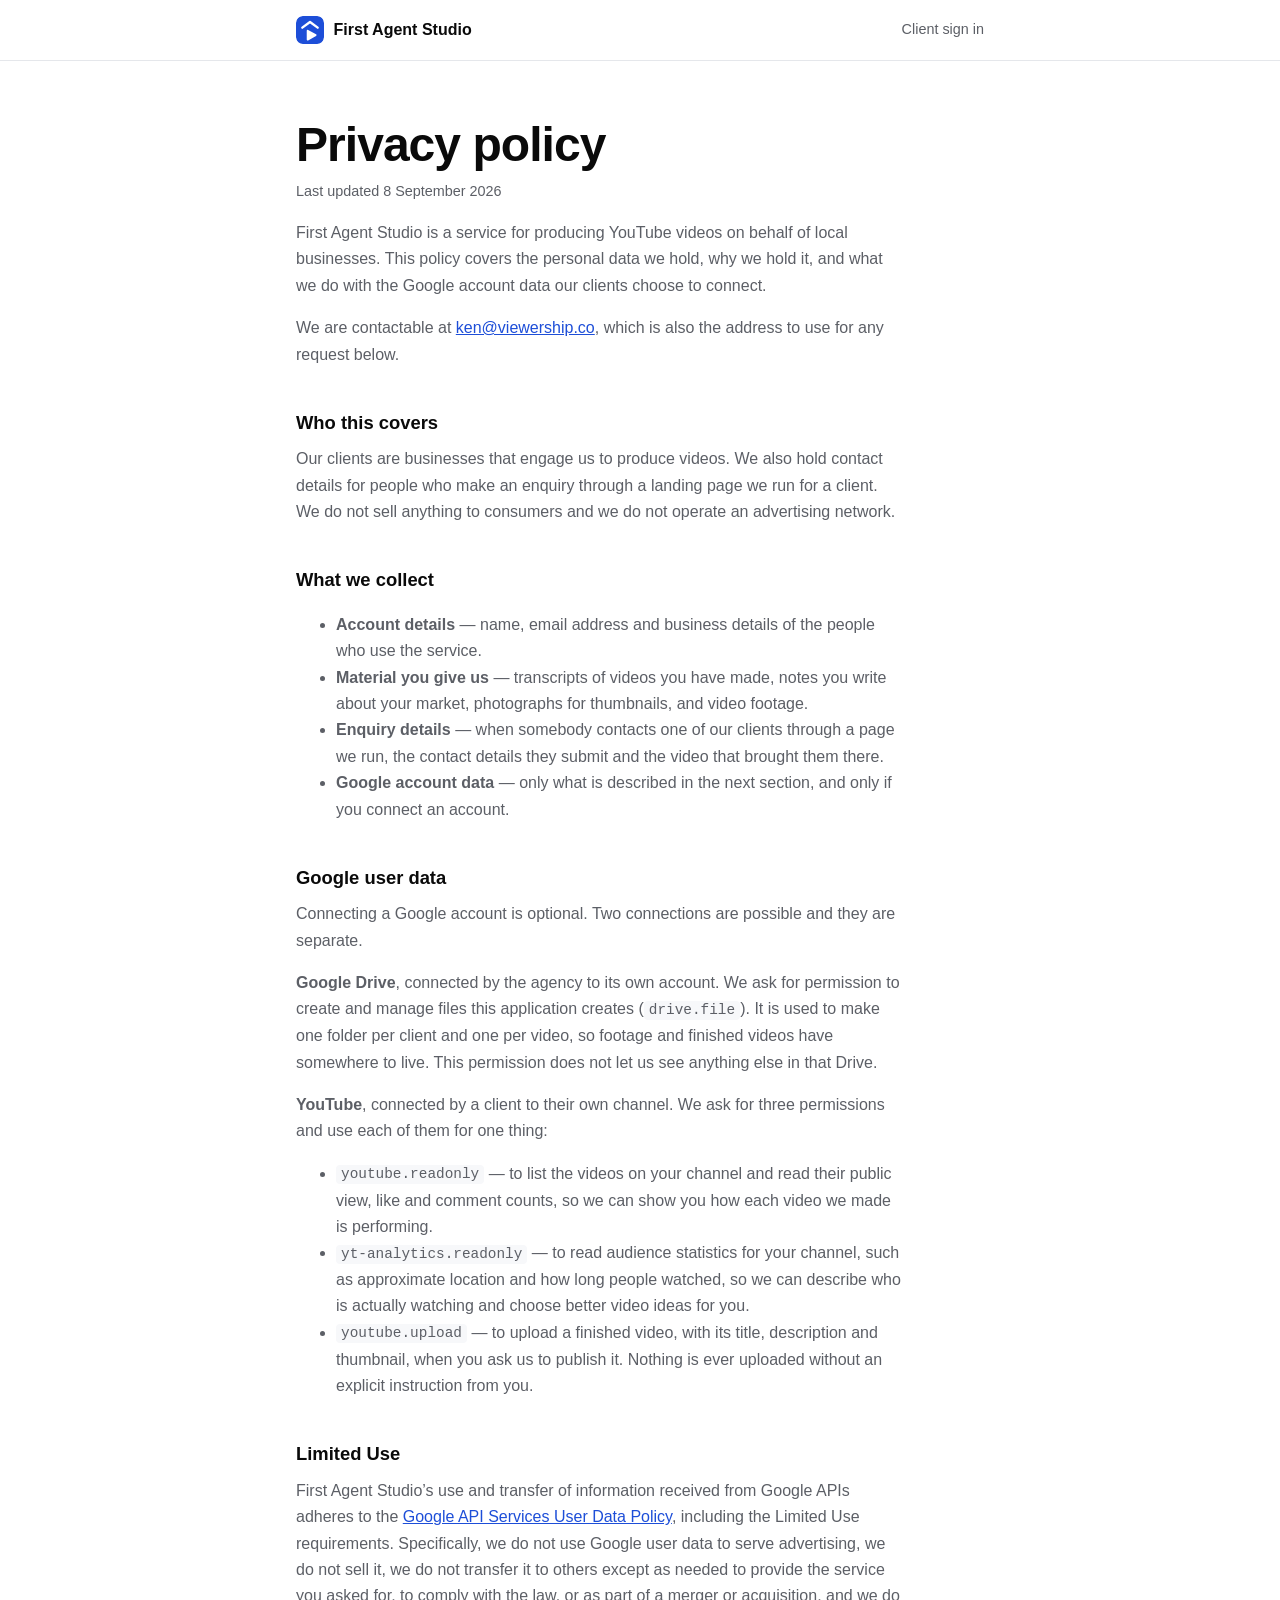
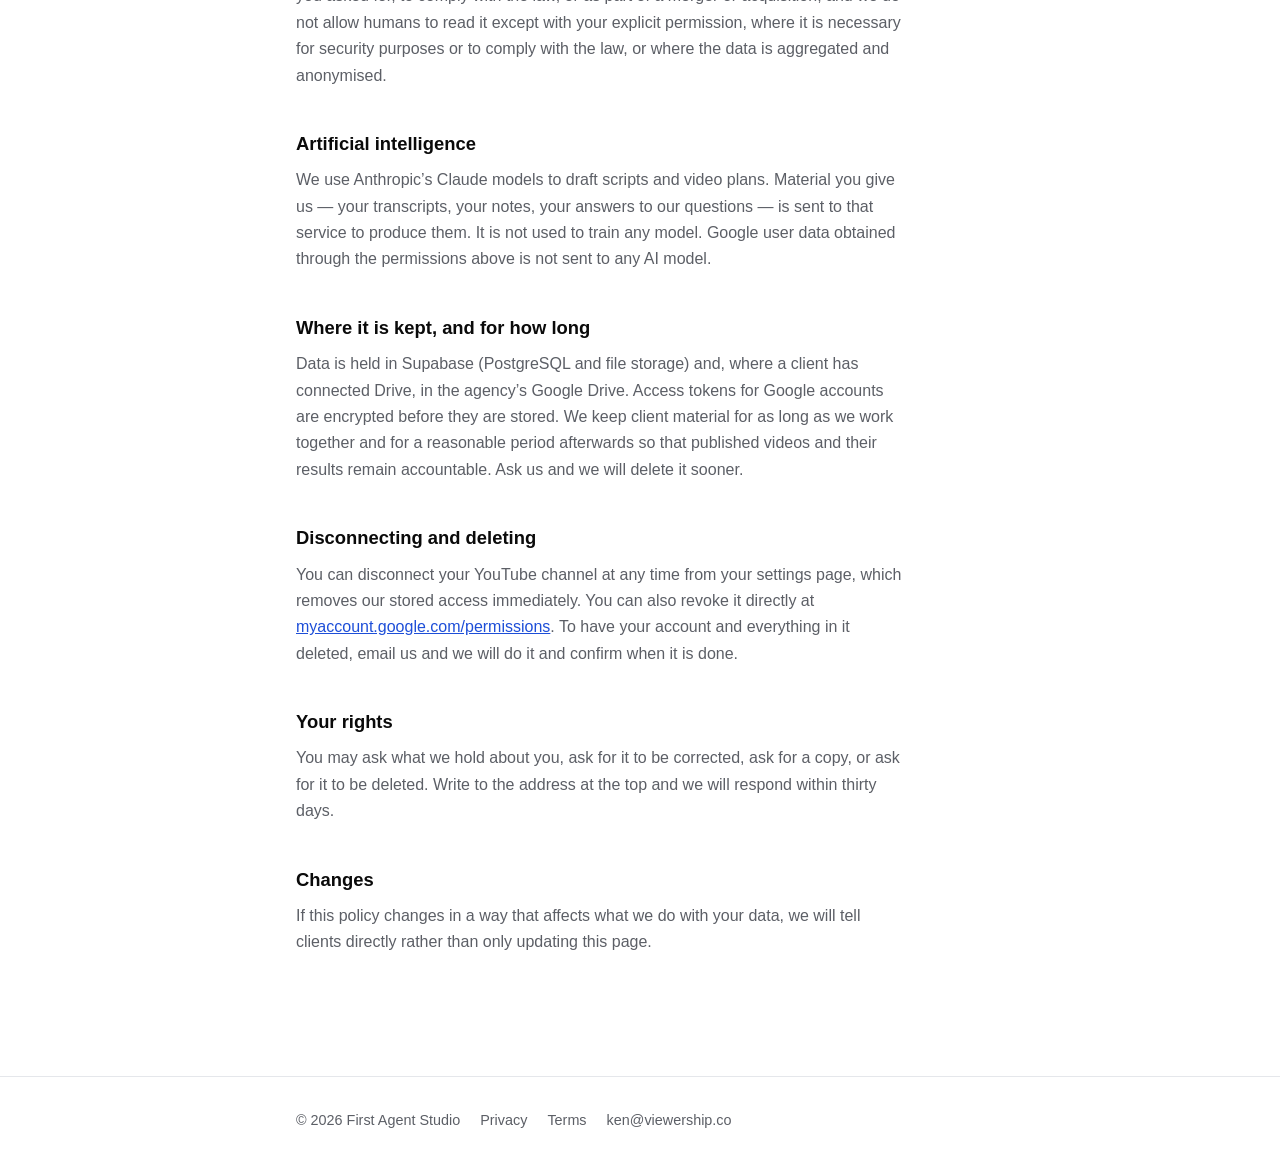
==== privacy.html @ 1d19e697 "A static site for the root domain, kept out of the app's deployment The app goes to app.firstagentst" ====
<!doctype html>
<html lang="en">
<head>
<meta charset="utf-8">
<meta name="viewport" content="width=device-width, initial-scale=1">
<title>Privacy policy — First Agent Studio</title>
<link rel="icon" href="logo.svg">
<link rel="stylesheet" href="styles.css">
</head>
<body>
<header><div class="wrap">
  <a class="brand" href="/"><img src="logo.svg" alt="">First Agent Studio</a>
  <nav><a href="https://app.firstagentstudio.com">Client sign in</a></nav>
</div></header>
<main class="wrap"><div class="prose" style="padding:3.5rem 0">
<h1>Privacy policy</h1>
<p style="margin-top:.5rem;font-size:.9rem">Last updated 8 September 2026</p>

<p>First Agent Studio is a service for producing YouTube videos on behalf of local
businesses. This policy covers the personal data we hold, why we hold it, and what we do
with the Google account data our clients choose to connect.</p>

<p>We are contactable at <a href="mailto:ken@viewership.co">ken@viewership.co</a>, which is
also the address to use for any request below.</p>

<h2>Who this covers</h2>
<p>Our clients are businesses that engage us to produce videos. We also hold contact details
for people who make an enquiry through a landing page we run for a client. We do not sell
anything to consumers and we do not operate an advertising network.</p>

<h2>What we collect</h2>
<ul>
  <li><strong>Account details</strong> — name, email address and business details of the
  people who use the service.</li>
  <li><strong>Material you give us</strong> — transcripts of videos you have made, notes you
  write about your market, photographs for thumbnails, and video footage.</li>
  <li><strong>Enquiry details</strong> — when somebody contacts one of our clients through a
  page we run, the contact details they submit and the video that brought them there.</li>
  <li><strong>Google account data</strong> — only what is described in the next section, and
  only if you connect an account.</li>
</ul>

<h2>Google user data</h2>
<p>Connecting a Google account is optional. Two connections are possible and they are
separate.</p>
<p><strong>Google Drive</strong>, connected by the agency to its own account. We ask for
permission to create and manage files this application creates (<code>drive.file</code>). It
is used to make one folder per client and one per video, so footage and finished videos have
somewhere to live. This permission does not let us see anything else in that Drive.</p>
<p><strong>YouTube</strong>, connected by a client to their own channel. We ask for three
permissions and use each of them for one thing:</p>
<ul>
  <li><code>youtube.readonly</code> — to list the videos on your channel and read their
  public view, like and comment counts, so we can show you how each video we made is
  performing.</li>
  <li><code>yt-analytics.readonly</code> — to read audience statistics for your channel, such
  as approximate location and how long people watched, so we can describe who is actually
  watching and choose better video ideas for you.</li>
  <li><code>youtube.upload</code> — to upload a finished video, with its title, description
  and thumbnail, when you ask us to publish it. Nothing is ever uploaded without an explicit
  instruction from you.</li>
</ul>

<h2>Limited Use</h2>
<p>First Agent Studio&rsquo;s use and transfer of information received from Google APIs
adheres to the <a href="https://developers.google.com/terms/api-services-user-data-policy"
target="_blank" rel="noreferrer">Google API Services User Data Policy</a>, including the
Limited Use requirements. Specifically, we do not use Google user data to serve advertising,
we do not sell it, we do not transfer it to others except as needed to provide the service
you asked for, to comply with the law, or as part of a merger or acquisition, and we do not
allow humans to read it except with your explicit permission, where it is necessary for
security purposes or to comply with the law, or where the data is aggregated and
anonymised.</p>

<h2>Artificial intelligence</h2>
<p>We use Anthropic&rsquo;s Claude models to draft scripts and video plans. Material you give
us — your transcripts, your notes, your answers to our questions — is sent to that service to
produce them. It is not used to train any model. Google user data obtained through the
permissions above is not sent to any AI model.</p>

<h2>Where it is kept, and for how long</h2>
<p>Data is held in Supabase (PostgreSQL and file storage) and, where a client has connected
Drive, in the agency&rsquo;s Google Drive. Access tokens for Google accounts are encrypted
before they are stored. We keep client material for as long as we work together and for a
reasonable period afterwards so that published videos and their results remain accountable.
Ask us and we will delete it sooner.</p>

<h2>Disconnecting and deleting</h2>
<p>You can disconnect your YouTube channel at any time from your settings page, which removes
our stored access immediately. You can also revoke it directly at
<a href="https://myaccount.google.com/permissions" target="_blank" rel="noreferrer">myaccount.google.com/permissions</a>.
To have your account and everything in it deleted, email us and we will do it and confirm
when it is done.</p>

<h2>Your rights</h2>
<p>You may ask what we hold about you, ask for it to be corrected, ask for a copy, or ask for
it to be deleted. Write to the address at the top and we will respond within thirty days.</p>

<h2>Changes</h2>
<p>If this policy changes in a way that affects what we do with your data, we will tell
clients directly rather than only updating this page.</p>

</div></main>
<footer><div class="wrap">
  <span>© 2026 First Agent Studio</span>
  <a href="privacy.html">Privacy</a>
  <a href="terms.html">Terms</a>
  <a href="mailto:ken@viewership.co">ken@viewership.co</a>
</div></footer>
</body>
</html>
---- styles.css ----
/*
  One stylesheet, no build step.

  This site exists to be live on a real domain quickly: Google will not verify the YouTube
  scopes against localhost, and a privacy policy that is not published is not a policy. Flat
  HTML deploys to GitHub Pages straight from the repository, so connecting a domain is a DNS
  record rather than a pipeline.
*/
:root {
  --bg: #ffffff;
  --fg: #0a0a0a;
  --muted: #5c5f66;
  --border: #e5e7eb;
  --surface: #f7f8fa;
  --accent: #1d4ed8;
}
@media (prefers-color-scheme: dark) {
  :root {
    --bg: #0b0c0e;
    --fg: #f4f5f7;
    --muted: #9ca3af;
    --border: #23262b;
    --surface: #131519;
    --accent: #6d92ff;
  }
}
* { box-sizing: border-box; }
body {
  margin: 0;
  background: var(--bg);
  color: var(--fg);
  font: 16px/1.65 -apple-system, BlinkMacSystemFont, "Segoe UI", Inter, Helvetica, Arial, sans-serif;
  -webkit-font-smoothing: antialiased;
}
a { color: var(--accent); }
code { font-size: 0.9em; background: var(--surface); padding: 0.1em 0.35em; border-radius: 4px; }
.wrap { max-width: 46rem; margin: 0 auto; padding: 0 1.5rem; }
.prose { max-width: 38rem; }

header { border-bottom: 1px solid var(--border); }
header .wrap { display: flex; align-items: center; gap: 0.75rem; padding-top: 1rem; padding-bottom: 1rem; }
.brand { display: flex; align-items: center; gap: 0.6rem; font-weight: 600; color: var(--fg); text-decoration: none; }
.brand img { width: 28px; height: 28px; border-radius: 7px; }
header nav { margin-left: auto; font-size: 0.9rem; }
header nav a { color: var(--muted); text-decoration: none; }
header nav a:hover { color: var(--fg); }

h1 { font-size: clamp(2rem, 5vw, 3rem); line-height: 1.15; letter-spacing: -0.02em; margin: 0; }
h2 { font-size: 1.15rem; margin: 2.5rem 0 0; }
.eyebrow { font-size: 0.78rem; font-weight: 600; letter-spacing: 0.08em; text-transform: uppercase; color: var(--muted); }
.lede { font-size: 1.15rem; color: var(--muted); margin: 1.25rem 0 0; }
p { color: var(--muted); }
.prose p, .prose li { color: var(--muted); }
.prose h2 + p { margin-top: 0.5rem; }

section { padding: 3.5rem 0; border-top: 1px solid var(--border); }
section:first-of-type { border-top: 0; padding-top: 5rem; }

.actions { display: flex; flex-wrap: wrap; gap: 0.75rem; margin-top: 2rem; }
.btn {
  display: inline-block; padding: 0.7rem 1.25rem; border-radius: 8px;
  font-size: 0.95rem; font-weight: 500; text-decoration: none;
  background: var(--accent); color: #fff; border: 1px solid var(--accent);
}
.btn.ghost { background: transparent; color: var(--fg); border-color: var(--border); }
.btn:hover { opacity: 0.9; }

ol.steps { list-style: none; padding: 0; margin: 1.75rem 0 0; }
ol.steps li { display: flex; gap: 1rem; margin-top: 1.5rem; }
ol.steps .n {
  flex: 0 0 1.75rem; height: 1.75rem; border-radius: 50%; background: var(--surface);
  display: grid; place-items: center; font-size: 0.85rem; font-weight: 500; color: var(--fg);
}
ol.steps strong { color: var(--fg); font-weight: 600; }
ol.steps p { margin: 0.3rem 0 0; }

ul.plain { list-style: none; padding: 0; }
ul.plain li { margin-top: 0.5rem; color: var(--muted); }
ul.plain li::before { content: "· "; }

footer { border-top: 1px solid var(--border); margin-top: 3rem; }
footer .wrap { display: flex; flex-wrap: wrap; gap: 0.4rem 1.25rem; padding: 2rem 1.5rem; font-size: 0.9rem; color: var(--muted); }
footer a { color: var(--muted); text-decoration: none; }
footer a:hover { color: var(--fg); }
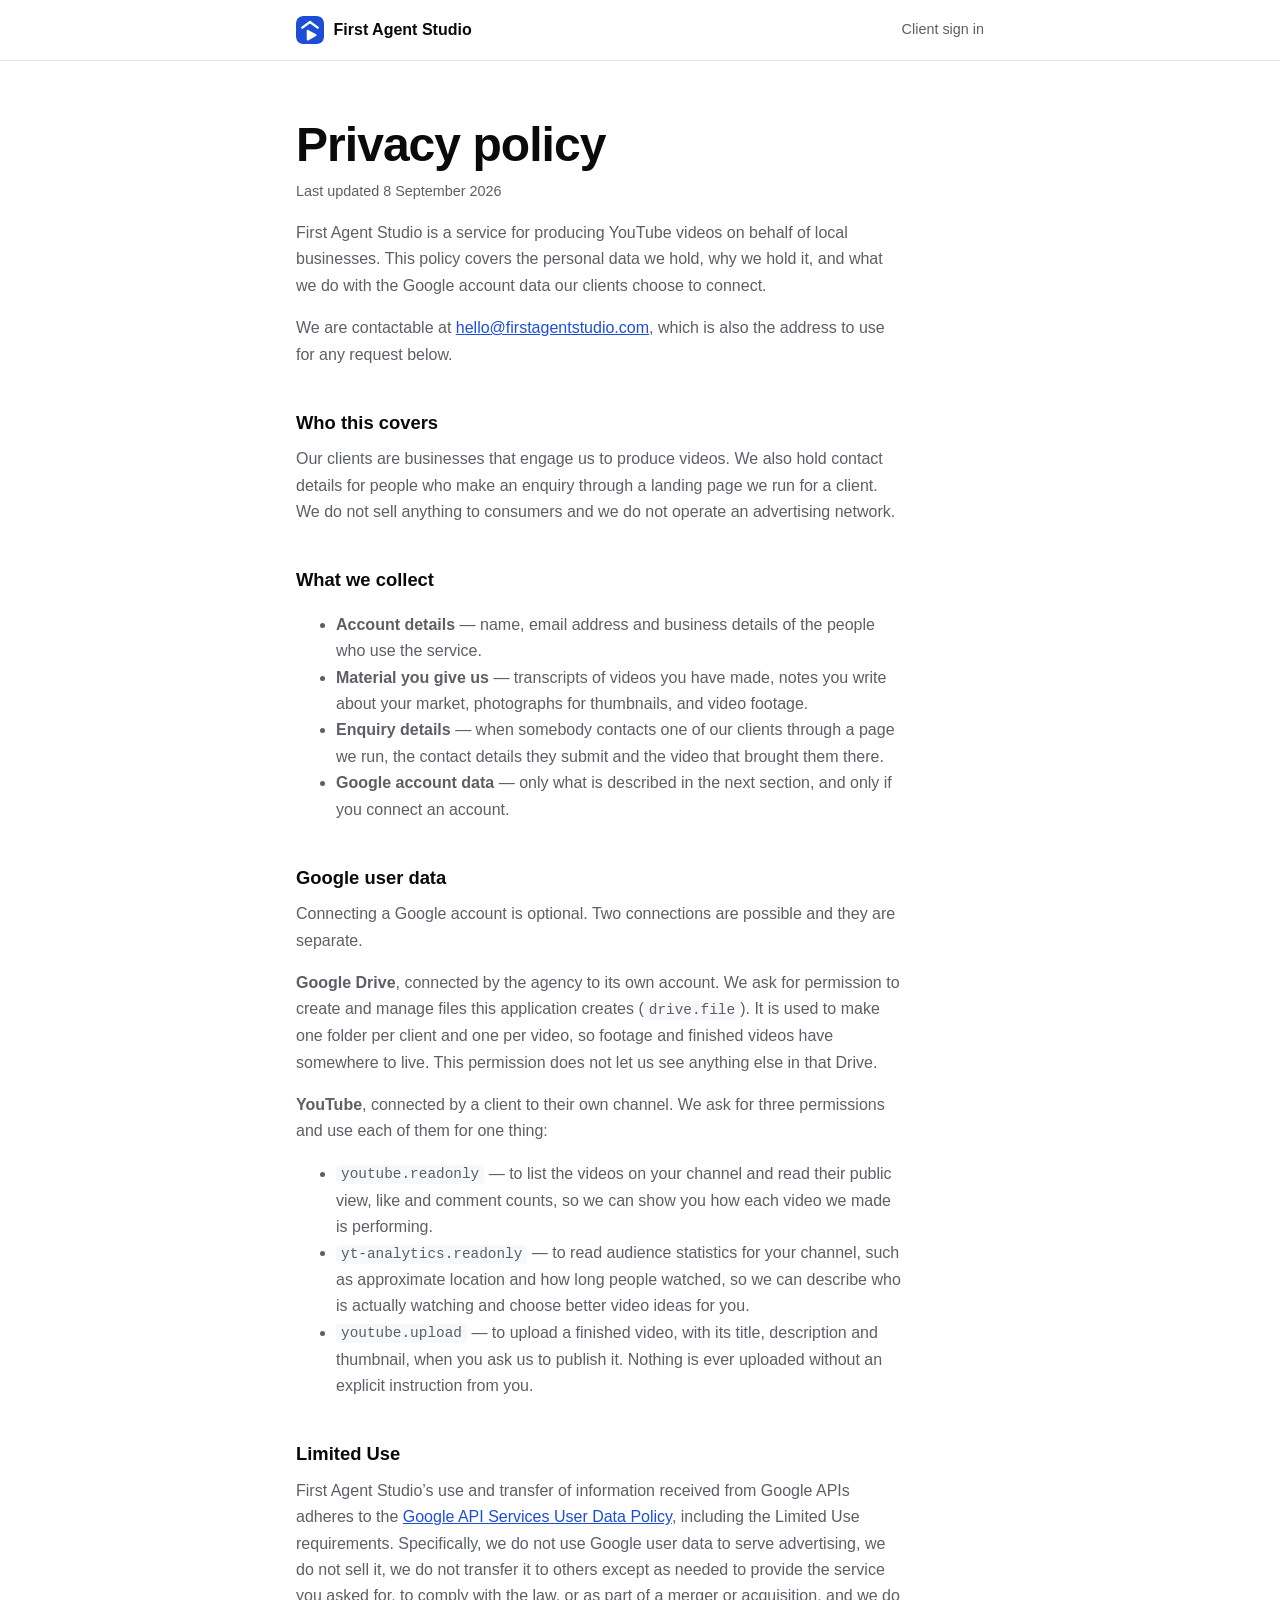
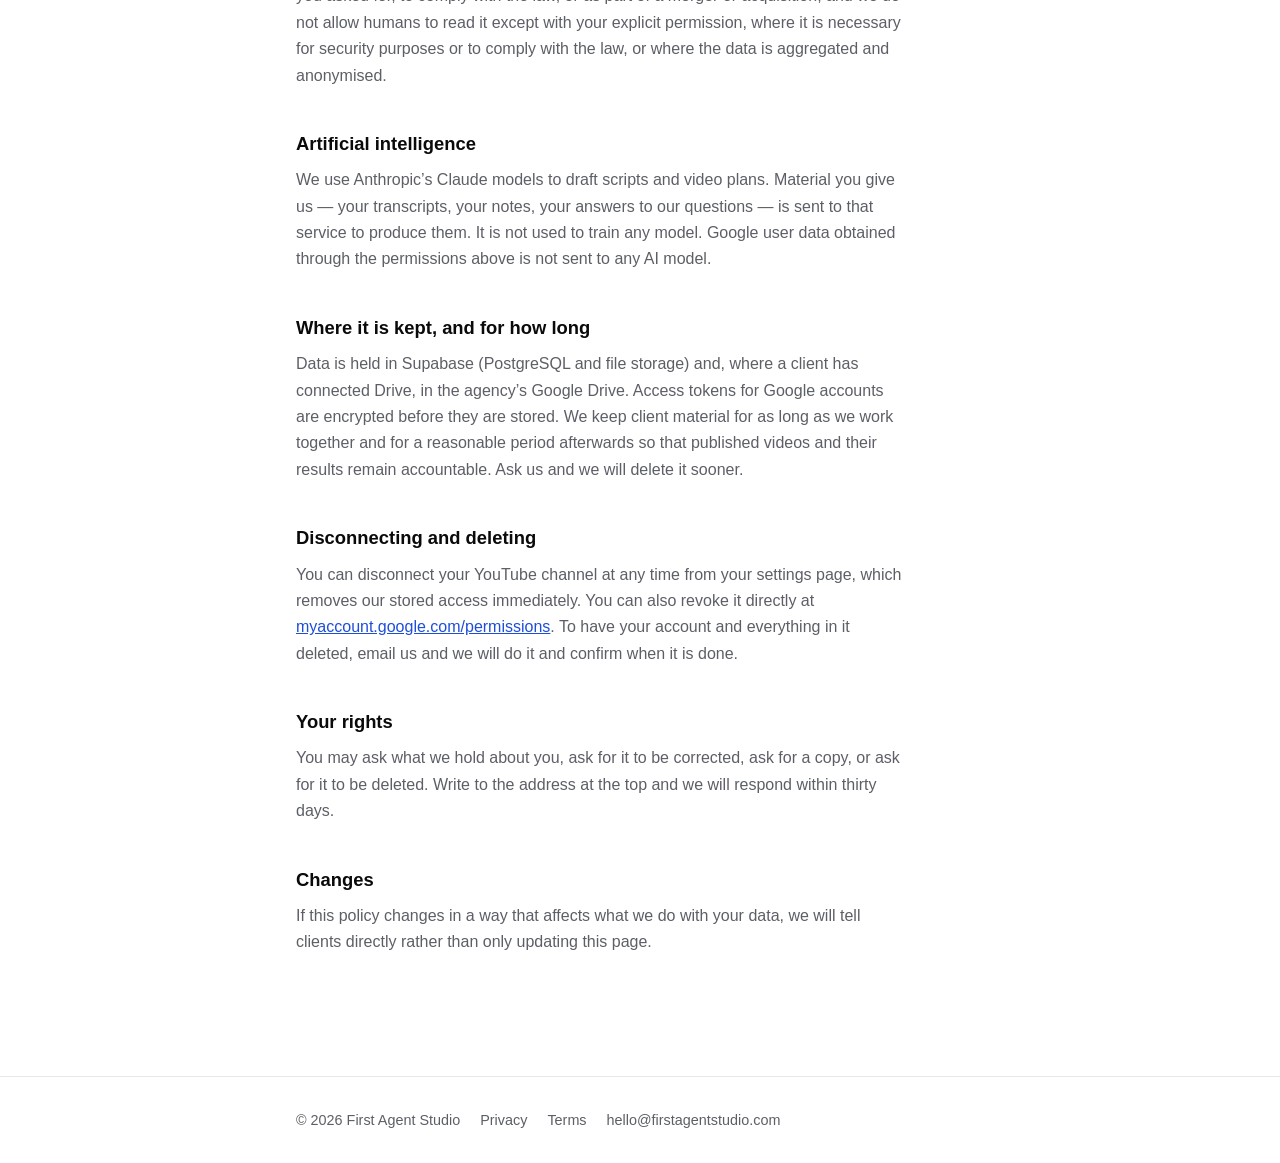
==== commit 2878e2a2: "Contact email: hello@firstagentstudio.com" ====
--- a/privacy.html
+++ b/privacy.html
@@ -20,7 +20,7 @@
 businesses. This policy covers the personal data we hold, why we hold it, and what we do
 with the Google account data our clients choose to connect.</p>
 
-<p>We are contactable at <a href="mailto:ken@viewership.co">ken@viewership.co</a>, which is
+<p>We are contactable at <a href="mailto:hello@firstagentstudio.com">hello@firstagentstudio.com</a>, which is
 also the address to use for any request below.</p>
 
 <h2>Who this covers</h2>
@@ -105,7 +105,7 @@
   <span>© 2026 First Agent Studio</span>
   <a href="privacy.html">Privacy</a>
   <a href="terms.html">Terms</a>
-  <a href="mailto:ken@viewership.co">ken@viewership.co</a>
+  <a href="mailto:hello@firstagentstudio.com">hello@firstagentstudio.com</a>
 </div></footer>
 </body>
 </html>
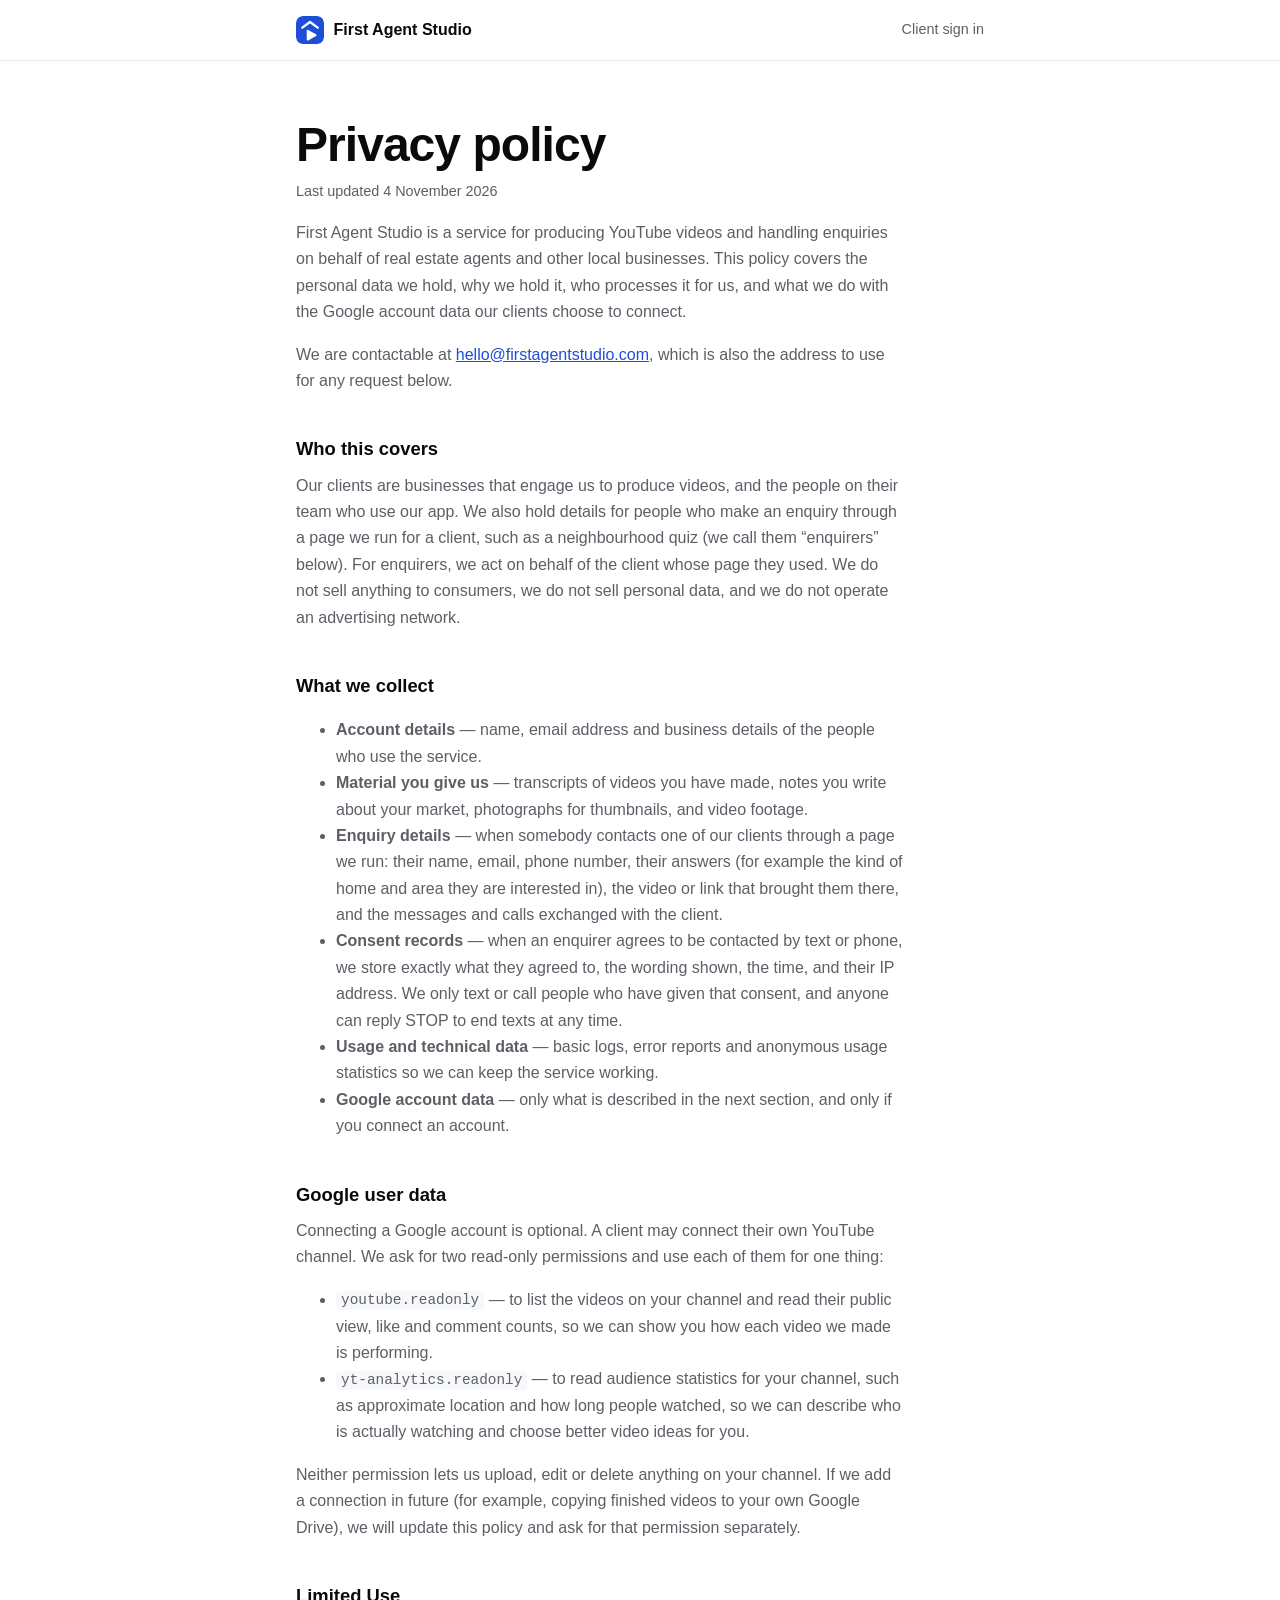
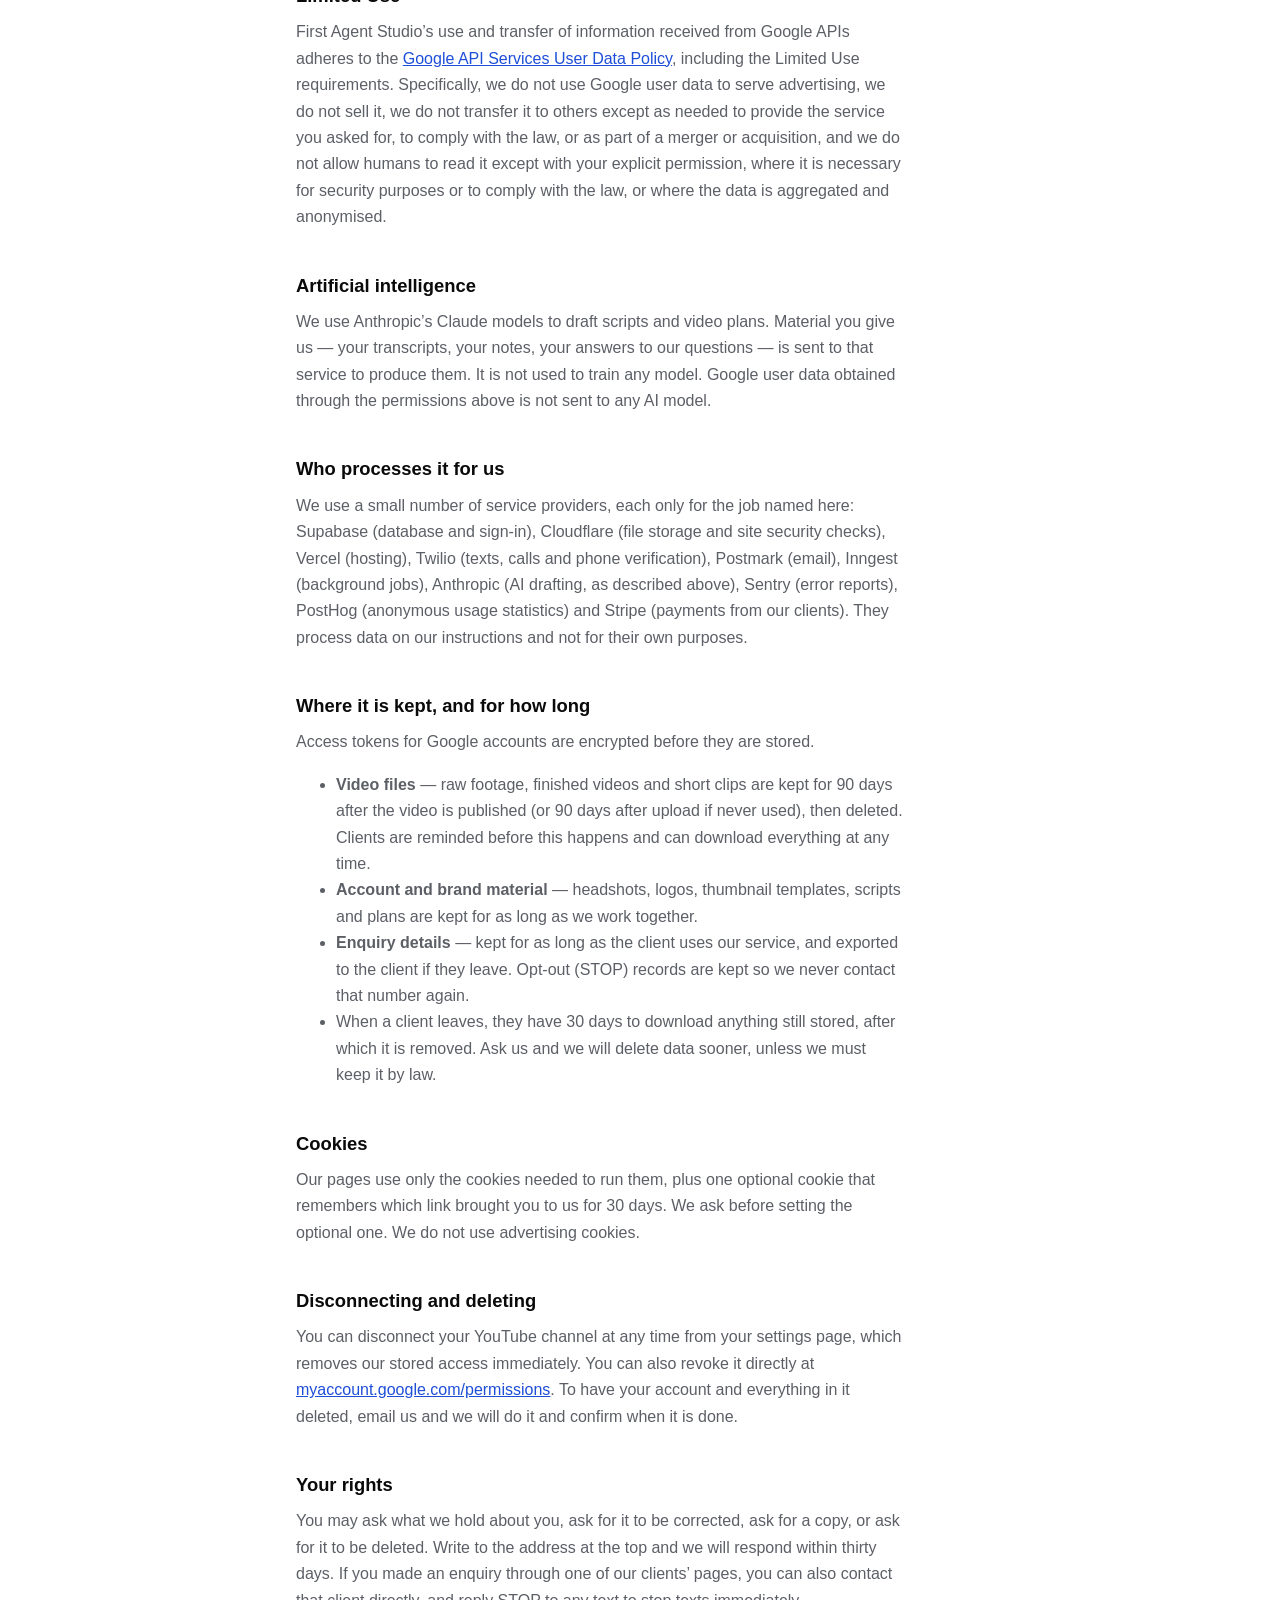
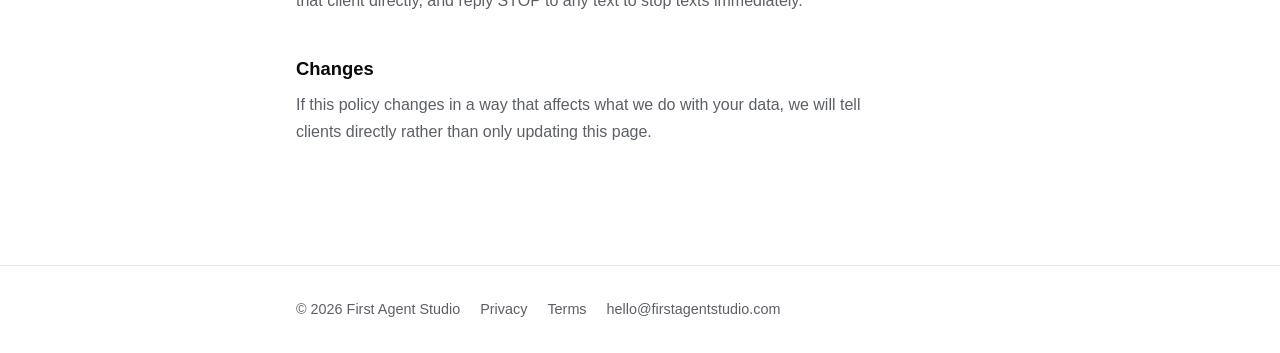
==== commit dd272956: "Site: read-only YouTube scopes only (no upload, no Drive), privacy covers enquirers, consent, proces" ====
--- a/privacy.html
+++ b/privacy.html
@@ -14,19 +14,22 @@
 </div></header>
 <main class="wrap"><div class="prose" style="padding:3.5rem 0">
 <h1>Privacy policy</h1>
-<p style="margin-top:.5rem;font-size:.9rem">Last updated 8 September 2026</p>
+<p style="margin-top:.5rem;font-size:.9rem">Last updated 4 November 2026</p>
 
-<p>First Agent Studio is a service for producing YouTube videos on behalf of local
-businesses. This policy covers the personal data we hold, why we hold it, and what we do
-with the Google account data our clients choose to connect.</p>
+<p>First Agent Studio is a service for producing YouTube videos and handling enquiries on
+behalf of real estate agents and other local businesses. This policy covers the personal data
+we hold, why we hold it, who processes it for us, and what we do with the Google account data
+our clients choose to connect.</p>
 
 <p>We are contactable at <a href="mailto:hello@firstagentstudio.com">hello@firstagentstudio.com</a>, which is
 also the address to use for any request below.</p>
 
 <h2>Who this covers</h2>
-<p>Our clients are businesses that engage us to produce videos. We also hold contact details
-for people who make an enquiry through a landing page we run for a client. We do not sell
-anything to consumers and we do not operate an advertising network.</p>
+<p>Our clients are businesses that engage us to produce videos, and the people on their
+team who use our app. We also hold details for people who make an enquiry through a page we
+run for a client, such as a neighbourhood quiz (we call them &ldquo;enquirers&rdquo; below).
+For enquirers, we act on behalf of the client whose page they used. We do not sell anything
+to consumers, we do not sell personal data, and we do not operate an advertising network.</p>
 
 <h2>What we collect</h2>
 <ul>
@@ -35,20 +38,22 @@
   <li><strong>Material you give us</strong> — transcripts of videos you have made, notes you
   write about your market, photographs for thumbnails, and video footage.</li>
   <li><strong>Enquiry details</strong> — when somebody contacts one of our clients through a
-  page we run, the contact details they submit and the video that brought them there.</li>
+  page we run: their name, email, phone number, their answers (for example the kind of home
+  and area they are interested in), the video or link that brought them there, and the
+  messages and calls exchanged with the client.</li>
+  <li><strong>Consent records</strong> — when an enquirer agrees to be contacted by text or
+  phone, we store exactly what they agreed to, the wording shown, the time, and their IP
+  address. We only text or call people who have given that consent, and anyone can reply STOP
+  to end texts at any time.</li>
+  <li><strong>Usage and technical data</strong> — basic logs, error reports and anonymous
+  usage statistics so we can keep the service working.</li>
   <li><strong>Google account data</strong> — only what is described in the next section, and
   only if you connect an account.</li>
 </ul>
 
 <h2>Google user data</h2>
-<p>Connecting a Google account is optional. Two connections are possible and they are
-separate.</p>
-<p><strong>Google Drive</strong>, connected by the agency to its own account. We ask for
-permission to create and manage files this application creates (<code>drive.file</code>). It
-is used to make one folder per client and one per video, so footage and finished videos have
-somewhere to live. This permission does not let us see anything else in that Drive.</p>
-<p><strong>YouTube</strong>, connected by a client to their own channel. We ask for three
-permissions and use each of them for one thing:</p>
+<p>Connecting a Google account is optional. A client may connect their own YouTube channel.
+We ask for two read-only permissions and use each of them for one thing:</p>
 <ul>
   <li><code>youtube.readonly</code> — to list the videos on your channel and read their
   public view, like and comment counts, so we can show you how each video we made is
@@ -56,10 +61,10 @@
   <li><code>yt-analytics.readonly</code> — to read audience statistics for your channel, such
   as approximate location and how long people watched, so we can describe who is actually
   watching and choose better video ideas for you.</li>
-  <li><code>youtube.upload</code> — to upload a finished video, with its title, description
-  and thumbnail, when you ask us to publish it. Nothing is ever uploaded without an explicit
-  instruction from you.</li>
 </ul>
+<p>Neither permission lets us upload, edit or delete anything on your channel. If we add a
+connection in future (for example, copying finished videos to your own Google Drive), we will
+update this policy and ask for that permission separately.</p>
 
 <h2>Limited Use</h2>
 <p>First Agent Studio&rsquo;s use and transfer of information received from Google APIs
@@ -78,12 +83,33 @@
 produce them. It is not used to train any model. Google user data obtained through the
 permissions above is not sent to any AI model.</p>
 
+<h2>Who processes it for us</h2>
+<p>We use a small number of service providers, each only for the job named here:
+Supabase (database and sign-in), Cloudflare (file storage and site security checks), Vercel
+(hosting), Twilio (texts, calls and phone verification), Postmark (email), Inngest
+(background jobs), Anthropic (AI drafting, as described above), Sentry (error reports),
+PostHog (anonymous usage statistics) and Stripe (payments from our clients). They process data
+on our instructions and not for their own purposes.</p>
+
 <h2>Where it is kept, and for how long</h2>
-<p>Data is held in Supabase (PostgreSQL and file storage) and, where a client has connected
-Drive, in the agency&rsquo;s Google Drive. Access tokens for Google accounts are encrypted
-before they are stored. We keep client material for as long as we work together and for a
-reasonable period afterwards so that published videos and their results remain accountable.
-Ask us and we will delete it sooner.</p>
+<p>Access tokens for Google accounts are encrypted before they are stored.</p>
+<ul>
+  <li><strong>Video files</strong> — raw footage, finished videos and short clips are kept for
+  90 days after the video is published (or 90 days after upload if never used), then deleted.
+  Clients are reminded before this happens and can download everything at any time.</li>
+  <li><strong>Account and brand material</strong> — headshots, logos, thumbnail templates,
+  scripts and plans are kept for as long as we work together.</li>
+  <li><strong>Enquiry details</strong> — kept for as long as the client uses our service, and
+  exported to the client if they leave. Opt-out (STOP) records are kept so we never contact
+  that number again.</li>
+  <li>When a client leaves, they have 30 days to download anything still stored, after which
+  it is removed. Ask us and we will delete data sooner, unless we must keep it by law.</li>
+</ul>
+
+<h2>Cookies</h2>
+<p>Our pages use only the cookies needed to run them, plus one optional cookie that remembers
+which link brought you to us for 30 days. We ask before setting the optional one. We do not
+use advertising cookies.</p>
 
 <h2>Disconnecting and deleting</h2>
 <p>You can disconnect your YouTube channel at any time from your settings page, which removes
@@ -94,7 +120,9 @@
 
 <h2>Your rights</h2>
 <p>You may ask what we hold about you, ask for it to be corrected, ask for a copy, or ask for
-it to be deleted. Write to the address at the top and we will respond within thirty days.</p>
+it to be deleted. Write to the address at the top and we will respond within thirty days. If
+you made an enquiry through one of our clients&rsquo; pages, you can also contact that client
+directly, and reply STOP to any text to stop texts immediately.</p>
 
 <h2>Changes</h2>
 <p>If this policy changes in a way that affects what we do with your data, we will tell
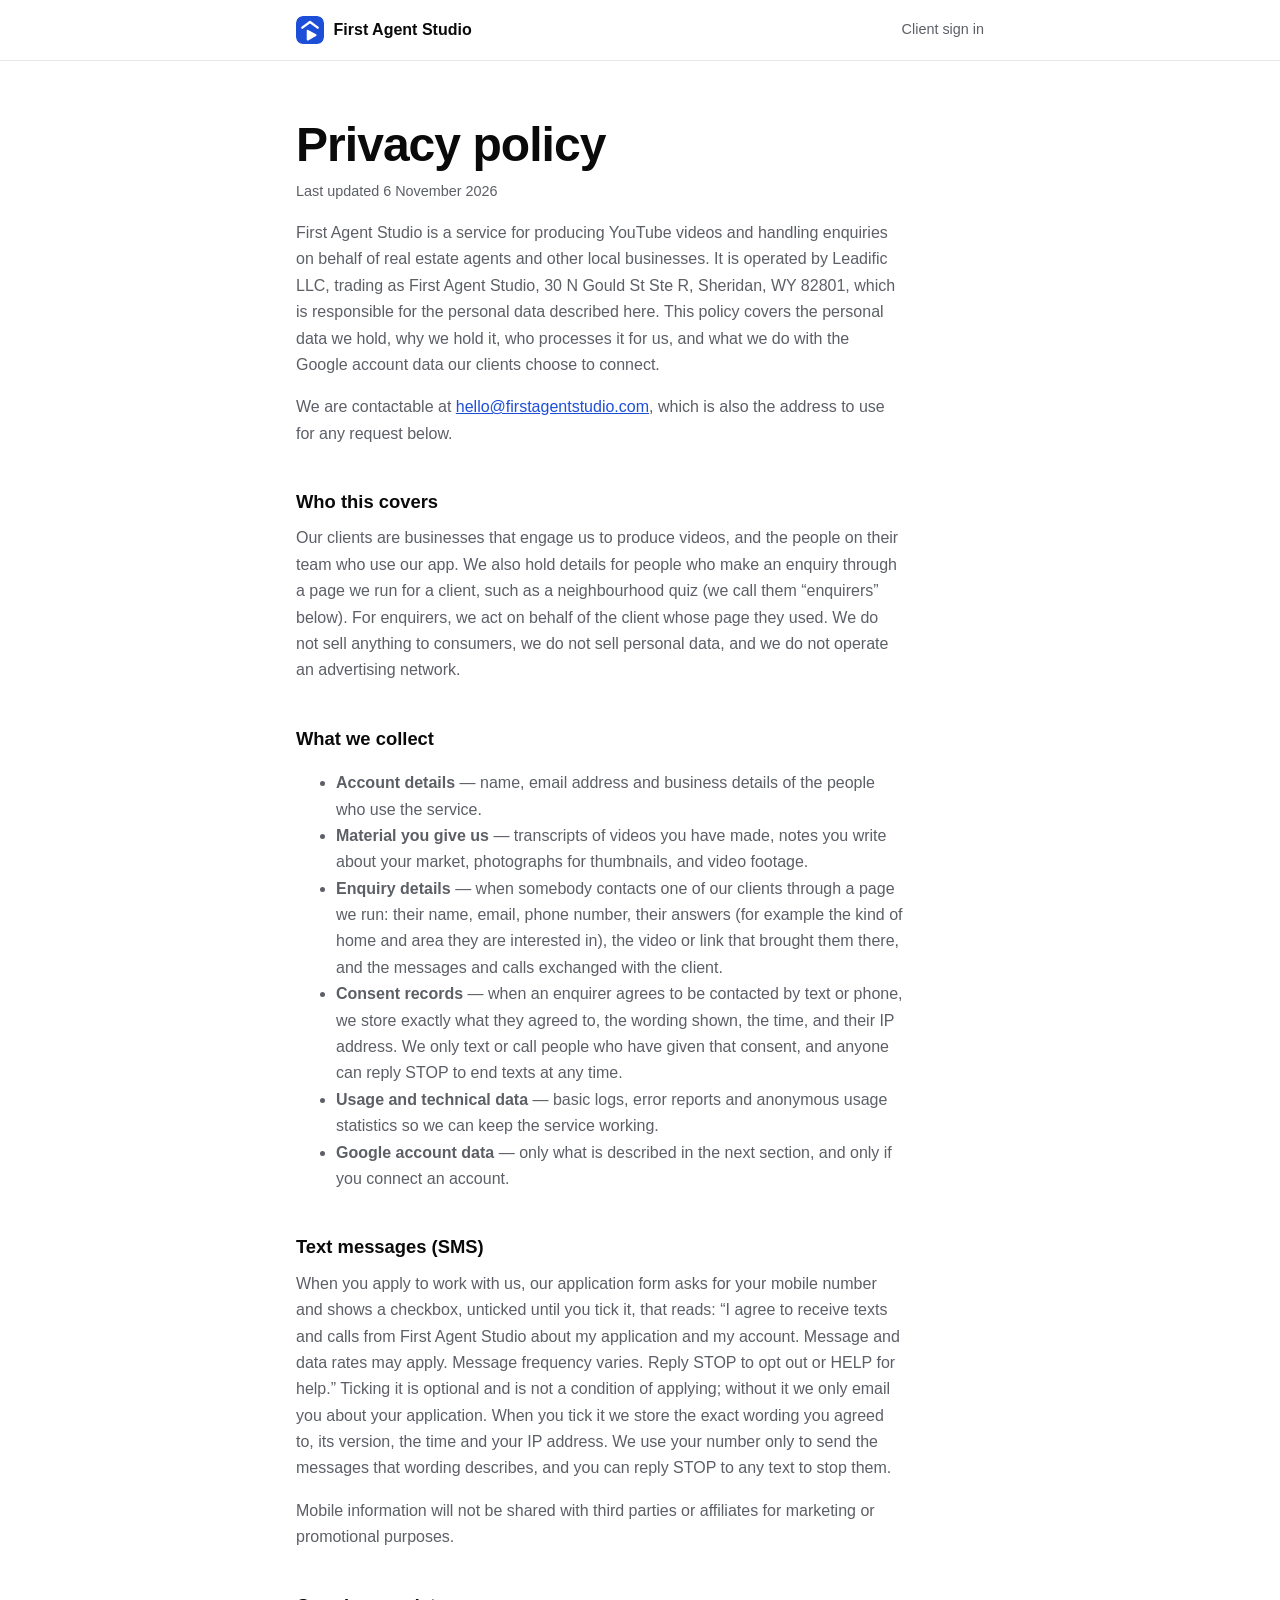
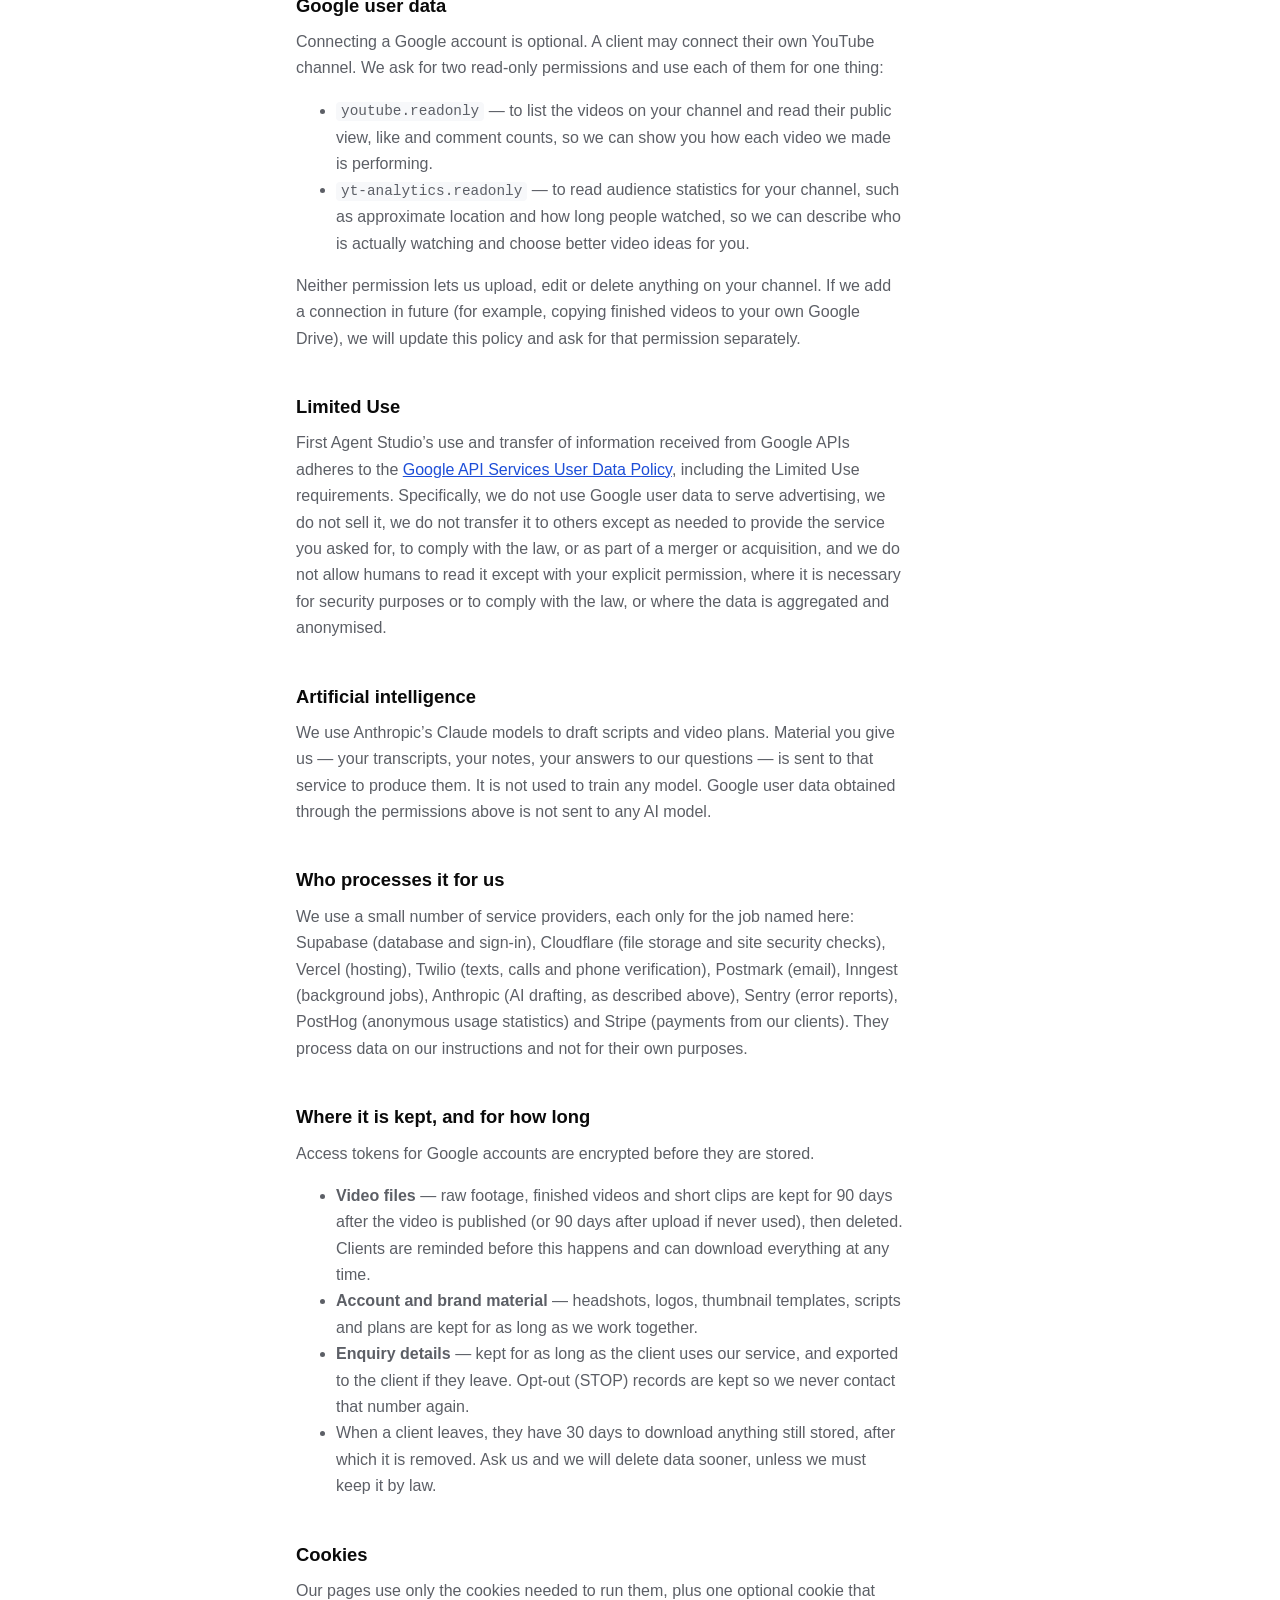
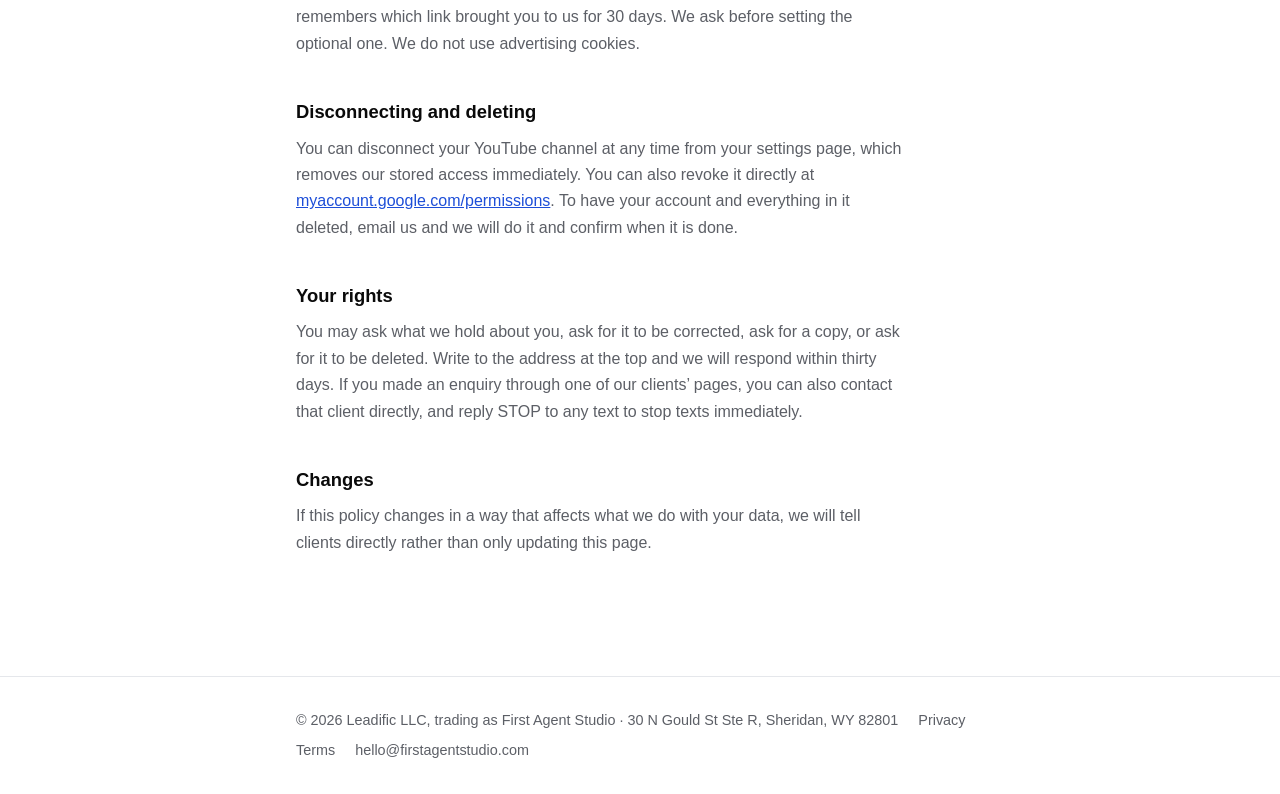
==== commit 5002a4e6: "SMS messaging section, SMS consent and mobile-data sentence, Leadific LLC trading as First Agent Stu" ====
--- a/privacy.html
+++ b/privacy.html
@@ -14,10 +14,11 @@
 </div></header>
 <main class="wrap"><div class="prose" style="padding:3.5rem 0">
 <h1>Privacy policy</h1>
-<p style="margin-top:.5rem;font-size:.9rem">Last updated 4 November 2026</p>
+<p style="margin-top:.5rem;font-size:.9rem">Last updated 6 November 2026</p>
 
 <p>First Agent Studio is a service for producing YouTube videos and handling enquiries on
-behalf of real estate agents and other local businesses. This policy covers the personal data
+behalf of real estate agents and other local businesses. It is operated by Leadific LLC, trading as First Agent Studio,
+30 N Gould St Ste R, Sheridan, WY 82801, which is responsible for the personal data described here. This policy covers the personal data
 we hold, why we hold it, who processes it for us, and what we do with the Google account data
 our clients choose to connect.</p>
 
@@ -50,6 +51,15 @@
   <li><strong>Google account data</strong> — only what is described in the next section, and
   only if you connect an account.</li>
 </ul>
+
+<h2>Text messages (SMS)</h2>
+<p>When you apply to work with us, our application form asks for your mobile number and shows
+a checkbox, unticked until you tick it, that reads: &ldquo;I agree to receive texts and calls from First Agent Studio about my application and my account. Message and data rates may apply. Message frequency varies. Reply STOP to opt out or HELP for help.&rdquo; Ticking it is
+optional and is not a condition of applying; without it we only email you about your
+application. When you tick it we store the exact wording you agreed to, its version, the time
+and your IP address. We use your number only to send the messages that wording describes, and
+you can reply STOP to any text to stop them.</p>
+<p>Mobile information will not be shared with third parties or affiliates for marketing or promotional purposes.</p>
 
 <h2>Google user data</h2>
 <p>Connecting a Google account is optional. A client may connect their own YouTube channel.
@@ -130,7 +140,7 @@
 
 </div></main>
 <footer><div class="wrap">
-  <span>© 2026 First Agent Studio</span>
+  <span>© 2026 Leadific LLC, trading as First Agent Studio · 30 N Gould St Ste R, Sheridan, WY 82801</span>
   <a href="privacy.html">Privacy</a>
   <a href="terms.html">Terms</a>
   <a href="mailto:hello@firstagentstudio.com">hello@firstagentstudio.com</a>
